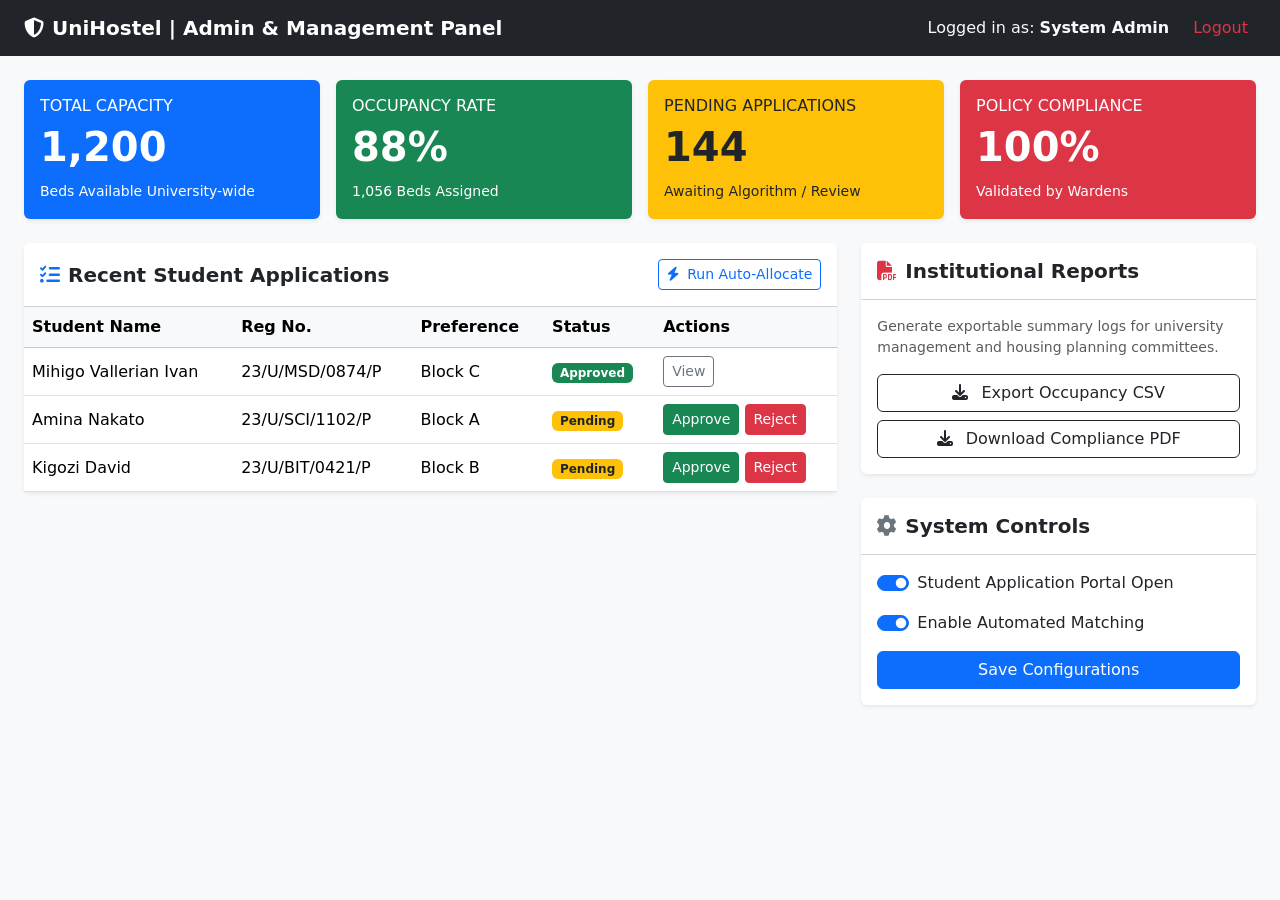
==== admin-dashboard.html @ 61043b7f "Add admin dashboard HTML structure" ====
<!DOCTYPE html>
<html lang="en">
<head>
    <meta charset="UTF-8">
    <meta name="viewport" content="width=device-width, initial-scale=1.0">
    <title>Admin Dashboard - Hostel Allocation</title>
    <link href="https://cdn.jsdelivr.net/npm/bootstrap@5.3.0/dist/css/bootstrap.min.css" rel="stylesheet">
    <link rel="stylesheet" href="https://cdnjs.cloudflare.com/ajax/libs/font-awesome/6.4.0/css/all.min.css">
</head>
<body class="bg-light">

    <!-- Navbar -->
    <nav class="navbar navbar-expand-lg navbar-dark bg-dark">
        <div class="container-fluid px-4">
            <a class="navbar-brand fw-bold" href="index.html"><i class="fas fa-shield-alt me-2"></i>UniHostel | Admin & Management Panel</a>
            <div class="navbar-nav ms-auto">
                <span class="navbar-text text-light me-3">Logged in as: <strong>System Admin</strong></span>
                <a class="nav-link text-danger" href="index.html">Logout</a>
            </div>
        </div>
    </nav>

    <div class="container-fluid px-4 my-4">
        <!-- Metric Cards -->
        <div class="row g-3 mb-4">
            <div class="col-md-3">
                <div class="card bg-primary text-white shadow-sm border-0">
                    <div class="card-body">
                        <h6 class="text-uppercase">Total Capacity</h6>
                        <h2 class="display-6 fw-bold">1,200</h2>
                        <small>Beds Available University-wide</small>
                    </div>
                </div>
            </div>
            <div class="col-md-3">
                <div class="card bg-success text-white shadow-sm border-0">
                    <div class="card-body">
                        <h6 class="text-uppercase">Occupancy Rate</h6>
                        <h2 class="display-6 fw-bold">88%</h2>
                        <small>1,056 Beds Assigned</small>
                    </div>
                </div>
            </div>
            <div class="col-md-3">
                <div class="card bg-warning text-dark shadow-sm border-0">
                    <div class="card-body">
                        <h6 class="text-uppercase">Pending Applications</h6>
                        <h2 class="display-6 fw-bold">144</h2>
                        <small>Awaiting Algorithm / Review</small>
                    </div>
                </div>
            </div>
            <div class="col-md-3">
                <div class="card bg-danger text-white shadow-sm border-0">
                    <div class="card-body">
                        <h6 class="text-uppercase">Policy Compliance</h6>
                        <h2 class="display-6 fw-bold">100%</h2>
                        <small>Validated by Wardens</small>
                    </div>
                </div>
            </div>
        </div>

        <!-- Management Tables & Tools -->
        <div class="row g-4">
            <!-- Room Tracking & Requests Table -->
            <div class="col-lg-8">
                <div class="card shadow-sm border-0">
                    <div class="card-header bg-white py-3 d-flex justify-content-between align-items-center">
                        <h5 class="mb-0 fw-bold"><i class="fas fa-list-check me-2 text-primary"></i>Recent Student Applications</h5>
                        <button class="btn btn-sm btn-outline-primary" onclick="alert('Running Automated Allocation Algorithm...')"><i class="fas fa-bolt me-1"></i> Run Auto-Allocate</button>
                    </div>
                    <div class="card-body p-0">
                        <div class="table-responsive">
                            <table class="table table-hover align-middle mb-0">
                                <thead class="table-light">
                                    <tr>
                                        <th>Student Name</th>
                                        <th>Reg No.</th>
                                        <th>Preference</th>
                                        <th>Status</th>
                                        <th>Actions</th>
                                    </tr>
                                </thead>
                                <tbody>
                                    <tr>
                                        <td>Mihigo Vallerian Ivan</td>
                                        <td>23/U/MSD/0874/P</td>
                                        <td>Block C</td>
                                        <td><span class="badge bg-success">Approved</span></td>
                                        <td>
                                            <button class="btn btn-sm btn-outline-secondary" onclick="alert('Viewing profile details...')">View</button>
                                        </td>
                                    </tr>
                                    <tr>
                                        <td>Amina Nakato</td>
                                        <td>23/U/SCI/1102/P</td>
                                        <td>Block A</td>
                                        <td><span class="badge bg-warning text-dark">Pending</span></td>
                                        <td>
                                            <button class="btn btn-sm btn-success" onclick="alert('Application approved successfully!')">Approve</button>
                                            <button class="btn btn-sm btn-danger" onclick="alert('Application rejected.')">Reject</button>
                                        </td>
                                    </tr>
                                    <tr>
                                        <td>Kigozi David</td>
                                        <td>23/U/BIT/0421/P</td>
                                        <td>Block B</td>
                                        <td><span class="badge bg-warning text-dark">Pending</span></td>
                                        <td>
                                            <button class="btn btn-sm btn-success" onclick="alert('Application approved successfully!')">Approve</button>
                                            <button class="btn btn-sm btn-danger" onclick="alert('Application rejected.')">Reject</button>
                                        </td>
                                    </tr>
                                </tbody>
                            </table>
                        </div>
                    </div>
                </div>
            </div>

            <!-- Institutional Reports & Compliance Tools -->
            <div class="col-lg-4">
                <div class="card shadow-sm border-0 mb-4">
                    <div class="card-header bg-white py-3">
                        <h5 class="mb-0 fw-bold"><i class="fas fa-file-pdf me-2 text-danger"></i>Institutional Reports</h5>
                    </div>
                    <div class="card-body">
                        <p class="text-muted small">Generate exportable summary logs for university management and housing planning committees.</p>
                        <div class="d-grid gap-2">
                            <button class="btn btn-outline-dark" onclick="alert('Generating Occupancy Summary Report...')"><i class="fas fa-download me-2"></i> Export Occupancy CSV</button>
                            <button class="btn btn-outline-dark" onclick="alert('Generating Warden Compliance Audit PDF...')"><i class="fas fa-download me-2"></i> Download Compliance PDF</button>
                        </div>
                    </div>
                </div>

                <div class="card shadow-sm border-0">
                    <div class="card-header bg-white py-3">
                        <h5 class="mb-0 fw-bold"><i class="fas fa-cog me-2 text-secondary"></i>System Controls</h5>
                    </div>
                    <div class="card-body">
                        <div class="form-check form-switch mb-3">
                            <input class="form-check-input" type="checkbox" id="portalStatus" checked>
                            <label class="form-check-label" for="portalStatus">Student Application Portal Open</label>
                        </div>
                        <div class="form-check form-switch mb-3">
                            <input class="form-check-input" type="checkbox" id="autoAlgorithm" checked>
                            <label class="form-check-label" for="autoAlgorithm">Enable Automated Matching</label>
                        </div>
                        <button class="btn btn-primary w-100" onclick="alert('Settings saved successfully!')">Save Configurations</button>
                    </div>
                </div>
            </div>
        </div>
    </div>

    <script src="https://cdn.jsdelivr.net/npm/bootstrap@5.3.0/dist/js/bootstrap.bundle.min.js"></script>
</body>
</html>
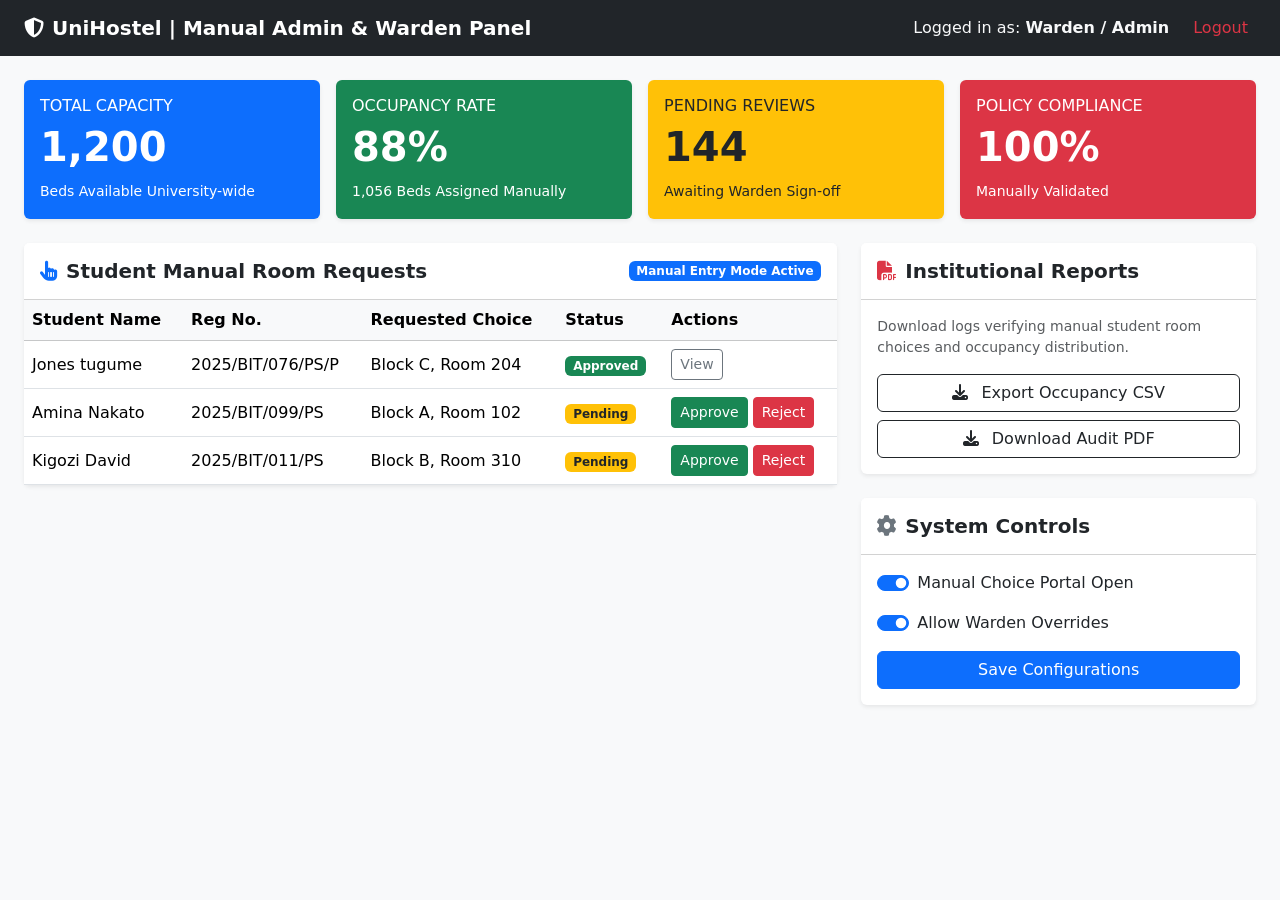
==== commit 476276a3: "Update admin dashboard for manual management" ====
--- a/admin-dashboard.html
+++ b/admin-dashboard.html
@@ -3,7 +3,7 @@
 <head>
     <meta charset="UTF-8">
     <meta name="viewport" content="width=device-width, initial-scale=1.0">
-    <title>Admin Dashboard - Hostel Allocation</title>
+    <title>Admin Dashboard - Manual Hostel Management</title>
     <link href="https://cdn.jsdelivr.net/npm/bootstrap@5.3.0/dist/css/bootstrap.min.css" rel="stylesheet">
     <link rel="stylesheet" href="https://cdnjs.cloudflare.com/ajax/libs/font-awesome/6.4.0/css/all.min.css">
 </head>
@@ -12,9 +12,9 @@
     <!-- Navbar -->
     <nav class="navbar navbar-expand-lg navbar-dark bg-dark">
         <div class="container-fluid px-4">
-            <a class="navbar-brand fw-bold" href="index.html"><i class="fas fa-shield-alt me-2"></i>UniHostel | Admin & Management Panel</a>
+            <a class="navbar-brand fw-bold" href="index.html"><i class="fas fa-shield-alt me-2"></i>UniHostel | Manual Admin & Warden Panel</a>
             <div class="navbar-nav ms-auto">
-                <span class="navbar-text text-light me-3">Logged in as: <strong>System Admin</strong></span>
+                <span class="navbar-text text-light me-3">Logged in as: <strong>Warden / Admin</strong></span>
                 <a class="nav-link text-danger" href="index.html">Logout</a>
             </div>
         </div>
@@ -37,16 +37,16 @@
                     <div class="card-body">
                         <h6 class="text-uppercase">Occupancy Rate</h6>
                         <h2 class="display-6 fw-bold">88%</h2>
-                        <small>1,056 Beds Assigned</small>
+                        <small>1,056 Beds Assigned Manually</small>
                     </div>
                 </div>
             </div>
             <div class="col-md-3">
                 <div class="card bg-warning text-dark shadow-sm border-0">
                     <div class="card-body">
-                        <h6 class="text-uppercase">Pending Applications</h6>
+                        <h6 class="text-uppercase">Pending Reviews</h6>
                         <h2 class="display-6 fw-bold">144</h2>
-                        <small>Awaiting Algorithm / Review</small>
+                        <small>Awaiting Warden Sign-off</small>
                     </div>
                 </div>
             </div>
@@ -55,7 +55,7 @@
                     <div class="card-body">
                         <h6 class="text-uppercase">Policy Compliance</h6>
                         <h2 class="display-6 fw-bold">100%</h2>
-                        <small>Validated by Wardens</small>
+                        <small>Manually Validated</small>
                     </div>
                 </div>
             </div>
@@ -63,12 +63,12 @@
 
         <!-- Management Tables & Tools -->
         <div class="row g-4">
-            <!-- Room Tracking & Requests Table -->
+            <!-- Student Manual Requests Table -->
             <div class="col-lg-8">
                 <div class="card shadow-sm border-0">
                     <div class="card-header bg-white py-3 d-flex justify-content-between align-items-center">
-                        <h5 class="mb-0 fw-bold"><i class="fas fa-list-check me-2 text-primary"></i>Recent Student Applications</h5>
-                        <button class="btn btn-sm btn-outline-primary" onclick="alert('Running Automated Allocation Algorithm...')"><i class="fas fa-bolt me-1"></i> Run Auto-Allocate</button>
+                        <h5 class="mb-0 fw-bold"><i class="fas fa-hand-pointer me-2 text-primary"></i>Student Manual Room Requests</h5>
+                        <span class="badge bg-primary">Manual Entry Mode Active</span>
                     </div>
                     <div class="card-body p-0">
                         <div class="table-responsive">
@@ -77,39 +77,39 @@
                                     <tr>
                                         <th>Student Name</th>
                                         <th>Reg No.</th>
-                                        <th>Preference</th>
+                                        <th>Requested Choice</th>
                                         <th>Status</th>
                                         <th>Actions</th>
                                     </tr>
                                 </thead>
                                 <tbody>
                                     <tr>
-                                        <td>Mihigo Vallerian Ivan</td>
-                                        <td>23/U/MSD/0874/P</td>
-                                        <td>Block C</td>
+                                        <td>Jones tugume</td>
+                                        <td>2025/BIT/076/PS/P</td>
+                                        <td>Block C, Room 204</td>
                                         <td><span class="badge bg-success">Approved</span></td>
                                         <td>
-                                            <button class="btn btn-sm btn-outline-secondary" onclick="alert('Viewing profile details...')">View</button>
+                                            <button class="btn btn-sm btn-outline-secondary" onclick="alert('Viewing manual application slip details...')">View</button>
                                         </td>
                                     </tr>
                                     <tr>
                                         <td>Amina Nakato</td>
-                                        <td>23/U/SCI/1102/P</td>
-                                        <td>Block A</td>
+                                        <td>2025/BIT/099/PS</td>
+                                        <td>Block A, Room 102</td>
                                         <td><span class="badge bg-warning text-dark">Pending</span></td>
                                         <td>
-                                            <button class="btn btn-sm btn-success" onclick="alert('Application approved successfully!')">Approve</button>
-                                            <button class="btn btn-sm btn-danger" onclick="alert('Application rejected.')">Reject</button>
+                                            <button class="btn btn-sm btn-success" onclick="alert('Manual request approved and room assigned!')">Approve</button>
+                                            <button class="btn btn-sm btn-danger" onclick="alert('Manual request rejected.')">Reject</button>
                                         </td>
                                     </tr>
                                     <tr>
                                         <td>Kigozi David</td>
-                                        <td>23/U/BIT/0421/P</td>
-                                        <td>Block B</td>
+                                        <td>2025/BIT/011/PS</td>
+                                        <td>Block B, Room 310</td>
                                         <td><span class="badge bg-warning text-dark">Pending</span></td>
                                         <td>
-                                            <button class="btn btn-sm btn-success" onclick="alert('Application approved successfully!')">Approve</button>
-                                            <button class="btn btn-sm btn-danger" onclick="alert('Application rejected.')">Reject</button>
+                                            <button class="btn btn-sm btn-success" onclick="alert('Manual request approved and room assigned!')">Approve</button>
+                                            <button class="btn btn-sm btn-danger" onclick="alert('Manual request rejected.')">Reject</button>
                                         </td>
                                     </tr>
                                 </tbody>
@@ -119,17 +119,17 @@
                 </div>
             </div>
 
-            <!-- Institutional Reports & Compliance Tools -->
+            <!-- Institutional Reports & Manual Settings -->
             <div class="col-lg-4">
                 <div class="card shadow-sm border-0 mb-4">
                     <div class="card-header bg-white py-3">
                         <h5 class="mb-0 fw-bold"><i class="fas fa-file-pdf me-2 text-danger"></i>Institutional Reports</h5>
                     </div>
                     <div class="card-body">
-                        <p class="text-muted small">Generate exportable summary logs for university management and housing planning committees.</p>
+                        <p class="text-muted small">Download logs verifying manual student room choices and occupancy distribution.</p>
                         <div class="d-grid gap-2">
-                            <button class="btn btn-outline-dark" onclick="alert('Generating Occupancy Summary Report...')"><i class="fas fa-download me-2"></i> Export Occupancy CSV</button>
-                            <button class="btn btn-outline-dark" onclick="alert('Generating Warden Compliance Audit PDF...')"><i class="fas fa-download me-2"></i> Download Compliance PDF</button>
+                            <button class="btn btn-outline-dark" onclick="alert('Generating Manual Occupancy CSV...')"><i class="fas fa-download me-2"></i> Export Occupancy CSV</button>
+                            <button class="btn btn-outline-dark" onclick="alert('Generating Warden Audit PDF...')"><i class="fas fa-download me-2"></i> Download Audit PDF</button>
                         </div>
                     </div>
                 </div>
@@ -141,13 +141,13 @@
                     <div class="card-body">
                         <div class="form-check form-switch mb-3">
                             <input class="form-check-input" type="checkbox" id="portalStatus" checked>
-                            <label class="form-check-label" for="portalStatus">Student Application Portal Open</label>
+                            <label class="form-check-label" for="portalStatus">Manual Choice Portal Open</label>
                         </div>
                         <div class="form-check form-switch mb-3">
-                            <input class="form-check-input" type="checkbox" id="autoAlgorithm" checked>
-                            <label class="form-check-label" for="autoAlgorithm">Enable Automated Matching</label>
+                            <input class="form-check-input" type="checkbox" id="manualOverride" checked>
+                            <label class="form-check-label" for="manualOverride">Allow Warden Overrides</label>
                         </div>
-                        <button class="btn btn-primary w-100" onclick="alert('Settings saved successfully!')">Save Configurations</button>
+                        <button class="btn btn-primary w-100" onclick="alert('Manual workflow configurations saved successfully!')">Save Configurations</button>
                     </div>
                 </div>
             </div>
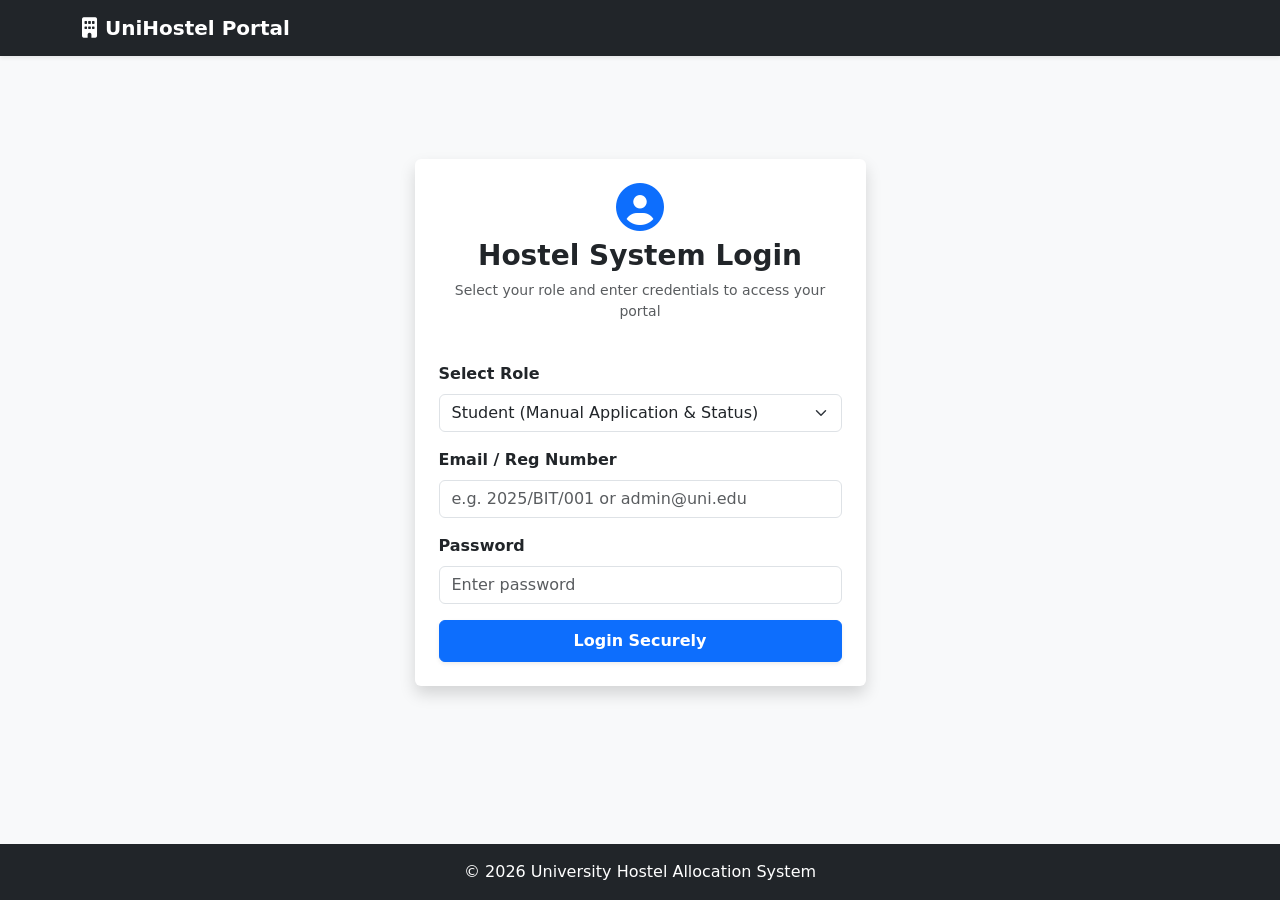
==== commit 4330f160: "Update admin dashboard title and navbar content" ====
--- a/admin-dashboard.html
+++ b/admin-dashboard.html
@@ -3,72 +3,53 @@
 <head>
     <meta charset="UTF-8">
     <meta name="viewport" content="width=device-width, initial-scale=1.0">
-    <title>Admin Dashboard - Manual Hostel Management</title>
+    <title>Admin Dashboard - Hostel Management</title>
     <link href="https://cdn.jsdelivr.net/npm/bootstrap@5.3.0/dist/css/bootstrap.min.css" rel="stylesheet">
     <link rel="stylesheet" href="https://cdnjs.cloudflare.com/ajax/libs/font-awesome/6.4.0/css/all.min.css">
 </head>
 <body class="bg-light">
 
     <!-- Navbar -->
-    <nav class="navbar navbar-expand-lg navbar-dark bg-dark">
+    <nav class="navbar navbar-dark bg-dark">
         <div class="container-fluid px-4">
-            <a class="navbar-brand fw-bold" href="index.html"><i class="fas fa-shield-alt me-2"></i>UniHostel | Manual Admin & Warden Panel</a>
-            <div class="navbar-nav ms-auto">
-                <span class="navbar-text text-light me-3">Logged in as: <strong>Warden / Admin</strong></span>
-                <a class="nav-link text-danger" href="index.html">Logout</a>
+            <span class="navbar-brand fw-bold"><i class="fas fa-shield-alt me-2"></i>UniHostel | Admin & Management Panel</span>
+            <div class="navbar-nav ms-auto flex-row align-items-center">
+                <span class="text-light me-3 small">Logged in: <strong>System Admin</strong></span>
+                <button class="btn btn-outline-danger btn-sm" onclick="logout()">Logout <i class="fas fa-sign-out-alt ms-1"></i></button>
             </div>
         </div>
     </nav>
 
     <div class="container-fluid px-4 my-4">
-        <!-- Metric Cards -->
+        <!-- Metrics -->
         <div class="row g-3 mb-4">
-            <div class="col-md-3">
-                <div class="card bg-primary text-white shadow-sm border-0">
-                    <div class="card-body">
-                        <h6 class="text-uppercase">Total Capacity</h6>
-                        <h2 class="display-6 fw-bold">1,200</h2>
-                        <small>Beds Available University-wide</small>
-                    </div>
+            <div class="col-md-4">
+                <div class="card bg-primary text-white shadow-sm border-0 p-3">
+                    <h6>Total University Capacity</h6>
+                    <h2 class="fw-bold mb-0">1,200 Beds</h2>
                 </div>
             </div>
-            <div class="col-md-3">
-                <div class="card bg-success text-white shadow-sm border-0">
-                    <div class="card-body">
-                        <h6 class="text-uppercase">Occupancy Rate</h6>
-                        <h2 class="display-6 fw-bold">88%</h2>
-                        <small>1,056 Beds Assigned Manually</small>
-                    </div>
+            <div class="col-md-4">
+                <div class="card bg-success text-white shadow-sm border-0 p-3">
+                    <h6>Active System Applications</h6>
+                    <h2 class="fw-bold mb-0" id="totalAppsCount">0</h2>
                 </div>
             </div>
-            <div class="col-md-3">
-                <div class="card bg-warning text-dark shadow-sm border-0">
-                    <div class="card-body">
-                        <h6 class="text-uppercase">Pending Reviews</h6>
-                        <h2 class="display-6 fw-bold">144</h2>
-                        <small>Awaiting Warden Sign-off</small>
-                    </div>
-                </div>
-            </div>
-            <div class="col-md-3">
-                <div class="card bg-danger text-white shadow-sm border-0">
-                    <div class="card-body">
-                        <h6 class="text-uppercase">Policy Compliance</h6>
-                        <h2 class="display-6 fw-bold">100%</h2>
-                        <small>Manually Validated</small>
-                    </div>
+            <div class="col-md-4">
+                <div class="card bg-dark text-white shadow-sm border-0 p-3">
+                    <h6>Warden Compliance Status</h6>
+                    <h2 class="fw-bold mb-0">100% Verified</h2>
                 </div>
             </div>
         </div>
 
-        <!-- Management Tables & Tools -->
         <div class="row g-4">
-            <!-- Student Manual Requests Table -->
+            <!-- Student Applications Live Table -->
             <div class="col-lg-8">
                 <div class="card shadow-sm border-0">
                     <div class="card-header bg-white py-3 d-flex justify-content-between align-items-center">
-                        <h5 class="mb-0 fw-bold"><i class="fas fa-hand-pointer me-2 text-primary"></i>Student Manual Room Requests</h5>
-                        <span class="badge bg-primary">Manual Entry Mode Active</span>
+                        <h5 class="mb-0 fw-bold"><i class="fas fa-users me-2 text-primary"></i>Live Student Room Applications</h5>
+                        <button class="btn btn-sm btn-outline-secondary" onclick="loadApplications()"><i class="fas fa-sync-alt"></i> Refresh List</button>
                     </div>
                     <div class="card-body p-0">
                         <div class="table-responsive">
@@ -77,41 +58,13 @@
                                     <tr>
                                         <th>Student Name</th>
                                         <th>Reg No.</th>
-                                        <th>Requested Choice</th>
+                                        <th>Requested Space</th>
                                         <th>Status</th>
                                         <th>Actions</th>
                                     </tr>
                                 </thead>
-                                <tbody>
-                                    <tr>
-                                        <td>Jones tugume</td>
-                                        <td>2025/BIT/076/PS/P</td>
-                                        <td>Block C, Room 204</td>
-                                        <td><span class="badge bg-success">Approved</span></td>
-                                        <td>
-                                            <button class="btn btn-sm btn-outline-secondary" onclick="alert('Viewing manual application slip details...')">View</button>
-                                        </td>
-                                    </tr>
-                                    <tr>
-                                        <td>Amina Nakato</td>
-                                        <td>2025/BIT/099/PS</td>
-                                        <td>Block A, Room 102</td>
-                                        <td><span class="badge bg-warning text-dark">Pending</span></td>
-                                        <td>
-                                            <button class="btn btn-sm btn-success" onclick="alert('Manual request approved and room assigned!')">Approve</button>
-                                            <button class="btn btn-sm btn-danger" onclick="alert('Manual request rejected.')">Reject</button>
-                                        </td>
-                                    </tr>
-                                    <tr>
-                                        <td>Kigozi David</td>
-                                        <td>2025/BIT/011/PS</td>
-                                        <td>Block B, Room 310</td>
-                                        <td><span class="badge bg-warning text-dark">Pending</span></td>
-                                        <td>
-                                            <button class="btn btn-sm btn-success" onclick="alert('Manual request approved and room assigned!')">Approve</button>
-                                            <button class="btn btn-sm btn-danger" onclick="alert('Manual request rejected.')">Reject</button>
-                                        </td>
-                                    </tr>
+                                <tbody id="applicationsTableBody">
+                                    <!-- Injected via JavaScript -->
                                 </tbody>
                             </table>
                         </div>
@@ -119,41 +72,99 @@
                 </div>
             </div>
 
-            <!-- Institutional Reports & Manual Settings -->
+            <!-- Real Report Download Tools -->
             <div class="col-lg-4">
-                <div class="card shadow-sm border-0 mb-4">
+                <div class="card shadow-sm border-0">
                     <div class="card-header bg-white py-3">
-                        <h5 class="mb-0 fw-bold"><i class="fas fa-file-pdf me-2 text-danger"></i>Institutional Reports</h5>
+                        <h5 class="mb-0 fw-bold"><i class="fas fa-download me-2 text-danger"></i>Download Real Reports</h5>
                     </div>
                     <div class="card-body">
-                        <p class="text-muted small">Download logs verifying manual student room choices and occupancy distribution.</p>
-                        <div class="d-grid gap-2">
-                            <button class="btn btn-outline-dark" onclick="alert('Generating Manual Occupancy CSV...')"><i class="fas fa-download me-2"></i> Export Occupancy CSV</button>
-                            <button class="btn btn-outline-dark" onclick="alert('Generating Warden Audit PDF...')"><i class="fas fa-download me-2"></i> Download Audit PDF</button>
-                        </div>
-                    </div>
-                </div>
-
-                <div class="card shadow-sm border-0">
-                    <div class="card-header bg-white py-3">
-                        <h5 class="mb-0 fw-bold"><i class="fas fa-cog me-2 text-secondary"></i>System Controls</h5>
-                    </div>
-                    <div class="card-body">
-                        <div class="form-check form-switch mb-3">
-                            <input class="form-check-input" type="checkbox" id="portalStatus" checked>
-                            <label class="form-check-label" for="portalStatus">Manual Choice Portal Open</label>
-                        </div>
-                        <div class="form-check form-switch mb-3">
-                            <input class="form-check-input" type="checkbox" id="manualOverride" checked>
-                            <label class="form-check-label" for="manualOverride">Allow Warden Overrides</label>
-                        </div>
-                        <button class="btn btn-primary w-100" onclick="alert('Manual workflow configurations saved successfully!')">Save Configurations</button>
+                        <p class="text-muted small">Export all live student applications and room allocation data directly to a downloadable spreadsheet format.</p>
+                        <button class="btn btn-danger w-100 py-2 fw-bold" onclick="downloadCSVReport()">
+                            <i class="fas fa-file-csv me-2"></i> Download CSV Allocation Report
+                        </button>
                     </div>
                 </div>
             </div>
         </div>
     </div>
 
+    <script>
+        // Security check
+        if (localStorage.getItem('uniHostelRole') !== 'admin') {
+            window.location.href = 'index.html';
+        }
+
+        function logout() {
+            localStorage.clear();
+            window.location.href = 'index.html';
+        }
+
+        // Load applications from localStorage
+        function loadApplications() {
+            const tableBody = document.getElementById('applicationsTableBody');
+            let applications = JSON.parse(localStorage.getItem('hostelApplications')) || [];
+            
+            document.getElementById('totalAppsCount').innerText = applications.length;
+
+            if (applications.length === 0) {
+                tableBody.innerHTML = `<tr><td colspan="5" class="text-center text-muted py-4">No student applications submitted yet. Open the student portal to add entries.</td></tr>`;
+                return;
+            }
+
+            tableBody.innerHTML = '';
+            applications.forEach((app, index) => {
+                let badgeClass = 'bg-warning text-dark';
+                if (app.status === 'Approved') badgeClass = 'bg-success';
+                if (app.status === 'Rejected') badgeClass = 'bg-danger';
+
+                tableBody.innerHTML += `
+                    <tr>
+                        <td class="fw-bold">${app.name}</td>
+                        <td>${app.regNo}</td>
+                        <td><span class="text-dark fw-semibold">${app.choice}</span></td>
+                        <td><span class="badge ${badgeClass}">${app.status}</span></td>
+                        <td>
+                            <button class="btn btn-sm btn-success me-1" onclick="updateStatus(${index}, 'Approved')">Approve</button>
+                            <button class="btn btn-sm btn-outline-danger" onclick="updateStatus(${index}, 'Rejected')">Reject</button>
+                        </td>
+                    </tr>
+                `;
+            });
+        }
+
+        function updateStatus(index, newStatus) {
+            let applications = JSON.parse(localStorage.getItem('hostelApplications')) || [];
+            applications[index].status = newStatus;
+            localStorage.setItem('hostelApplications', JSON.stringify(applications));
+            loadApplications();
+        }
+
+        // Real Report Downloader Function
+        function downloadCSVReport() {
+            let applications = JSON.parse(localStorage.getItem('hostelApplications')) || [];
+            if (applications.length === 0) {
+                alert("No application data available to export.");
+                return;
+            }
+
+            let csvContent = "data:text/csv;charset=utf-8,Student Name,Registration Number,Requested Space,Allocation Status\n";
+            applications.forEach(app => {
+                csvContent += `"${app.name}","${app.regNo}","${app.choice}","${app.status}"\n`;
+            });
+
+            const encodedUri = encodeURI(csvContent);
+            const link = document.createElement("a");
+            link.setAttribute("href", encodedUri);
+            link.setAttribute("download", "Hostel_Allocation_Report.csv");
+            document.body.appendChild(link);
+            link.click();
+            document.body.removeChild(link);
+        }
+
+        // Initialize on load
+        loadApplications();
+    </script>
     <script src="https://cdn.jsdelivr.net/npm/bootstrap@5.3.0/dist/js/bootstrap.bundle.min.js"></script>
 </body>
 </html>
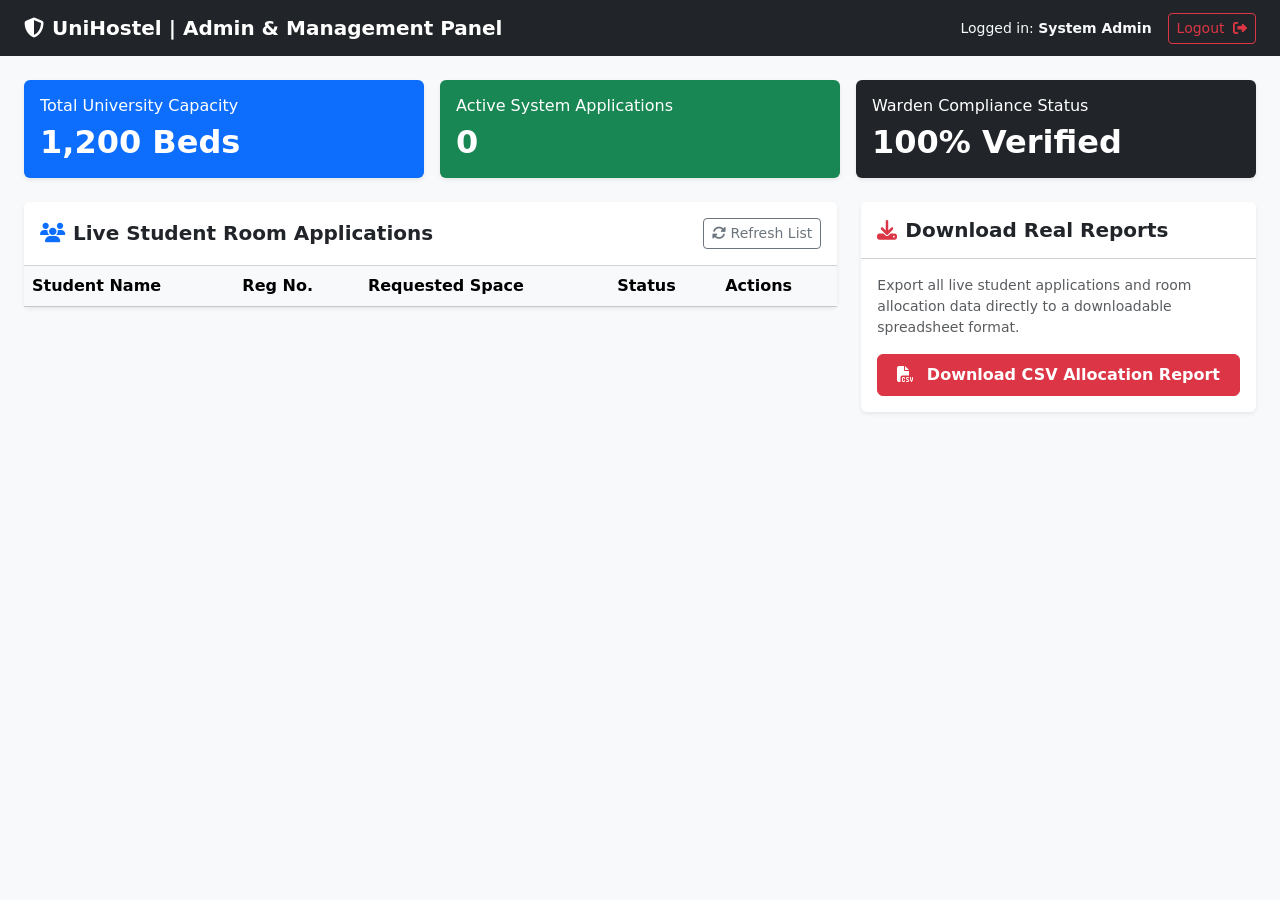
==== commit ead1eb3d: "Add new student applications to local storage Added new student entries to local storage initializat" ====
--- a/admin-dashboard.html
+++ b/admin-dashboard.html
@@ -100,17 +100,24 @@
             window.location.href = 'index.html';
         }
 
-        // Load applications from localStorage
+        // Load applications with default mock data if empty
         function loadApplications() {
+            let applications = JSON.parse(localStorage.getItem('hostelApplications'));
+            
+            // If nothing is in local storage yet, initialize with default student entries
+            if (!applications || applications.length === 0) {
+                applications = [
+                    { name: "Jamal Delegate", regNo: "2025/BIT/101/PS", choice: "Block C, Room 204", status: "Approved" },
+                    { name: "Kobusingye Phionah, regNo: "2025/BIT/130/PS", choise: "Block A, Room 100", status: "Appeoved" },
+                    { name: "Nomwesigwa Gracious, regNo: "2025/BIT/166/PS", choise: "Block C, Room 200", status: "Pendind Review" },
+                    { name: "Nakasango Desire", regNo: "2025/BIT/166/PS", choice: "Block A, Room 102", status: "Pending Review" },
+                    { name: "Waiswa Edrick Kizito", regNo: "2025/BIT/014", choice: "Block B, Room 310", status: "Pending Review" }
+                ];
+                localStorage.setItem('hostelApplications', JSON.stringify(applications));
+            }
+
             const tableBody = document.getElementById('applicationsTableBody');
-            let applications = JSON.parse(localStorage.getItem('hostelApplications')) || [];
-            
             document.getElementById('totalAppsCount').innerText = applications.length;
-
-            if (applications.length === 0) {
-                tableBody.innerHTML = `<tr><td colspan="5" class="text-center text-muted py-4">No student applications submitted yet. Open the student portal to add entries.</td></tr>`;
-                return;
-            }
 
             tableBody.innerHTML = '';
             applications.forEach((app, index) => {
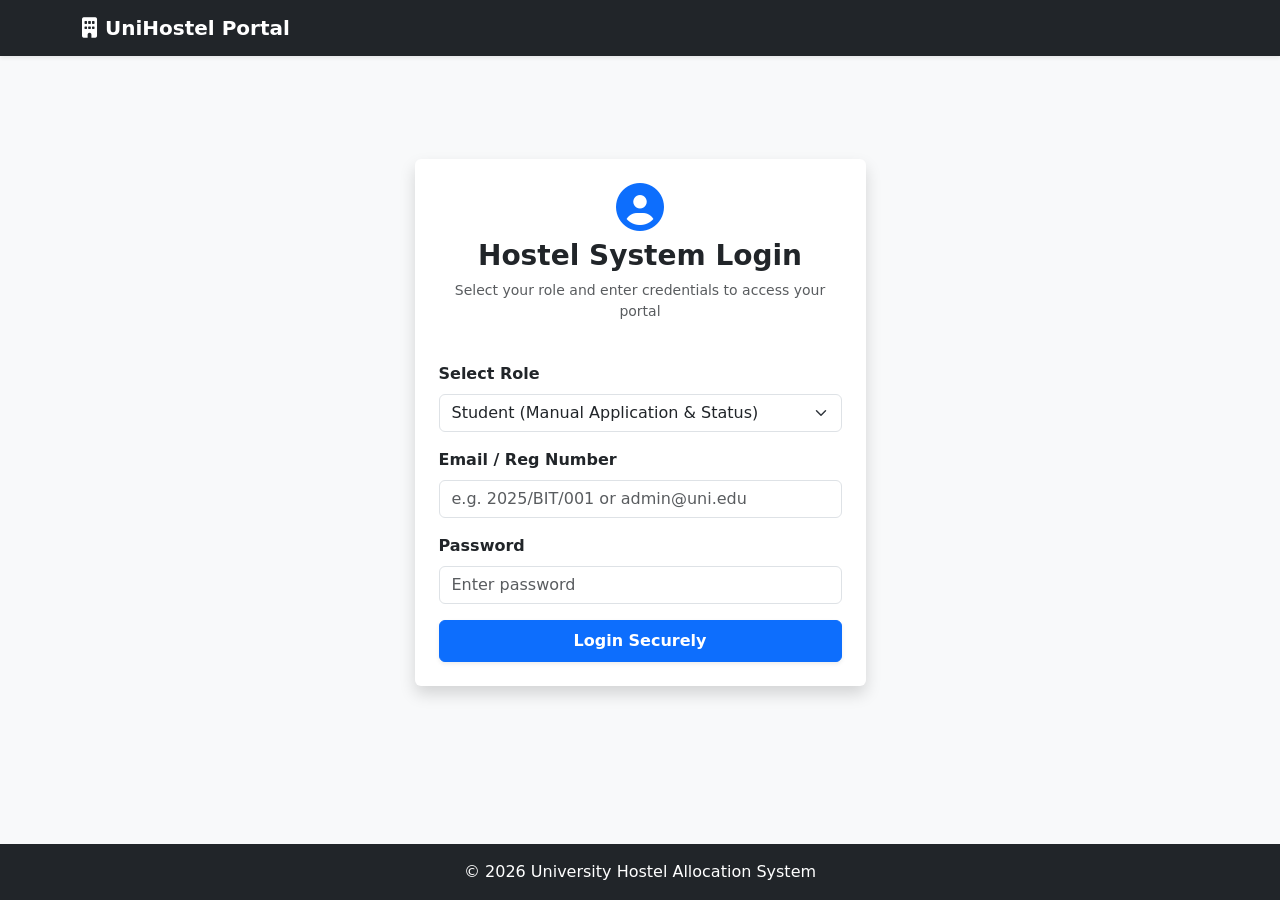
==== commit b1919d1f: "Update admin-dashboard.html" ====
--- a/admin-dashboard.html
+++ b/admin-dashboard.html
@@ -49,7 +49,7 @@
                 <div class="card shadow-sm border-0">
                     <div class="card-header bg-white py-3 d-flex justify-content-between align-items-center">
                         <h5 class="mb-0 fw-bold"><i class="fas fa-users me-2 text-primary"></i>Live Student Room Applications</h5>
-                        <button class="btn btn-sm btn-outline-secondary" onclick="loadApplications()"><i class="fas fa-sync-alt"></i> Refresh List</button>
+                        <button class="btn btn-sm btn-outline-secondary" onclick="resetDefaultApplications()"><i class="fas fa-sync-alt"></i> Reset / Refresh List</button>
                     </div>
                     <div class="card-body p-0">
                         <div class="table-responsive">
@@ -100,20 +100,31 @@
             window.location.href = 'index.html';
         }
 
-        // Load applications with default mock data if empty
+        // Force reset or initialize with the 8 specified students
+        function resetDefaultApplications() {
+            const defaultApplications = [
+                { name: "Jamal Delegate", regNo: "2025/BIT/001/PS", choice: "Block A (Olympia), Room 101", status: "Pending Review" },
+                { name: "Nakassagi Desire", regNo: "2025/BIT/002/PS", choice: "Block B (Nana Hall), Room 102", status: "Approved" },
+                { name: "Waiswa Edrick Kizito", regNo: "2025/BIT/003/PS", choice: "Block C (Likwago Residence), Room 201", status: "Pending Review" },
+                { name: "Nomwesigwa Gracious", regNo: "2025/BIT/004/PS", choice: "Block D (Fountain Hall), Room 204", status: "Approved" },
+                { name: "Ahimbisibwe Janet", regNo: "2025/BIT/005/PS", choice: "Block E (University Hall), Room 310", status: "Pending Review" },
+                { name: "Ainamatsiko Livingstone", regNo: "2025/BIT/006/PS", choice: "Block A (Olympia), Room 312", status: "Rejected" },
+                { name: "Jones Mugume", regNo: "2025/BIT/007/PS", choice: "Block B (Nana Hall), Room 101", status: "Pending Review" },
+                { name: "Kobusingye Phionah", regNo: "2025/BIT/008/PS", choice: "Block C (Likwago Residence), Room 204", status: "Approved" }
+            ];
+
+            localStorage.setItem('hostelApplications', JSON.stringify(defaultApplications));
+            loadApplications();
+        }
+
+        // Load applications from localStorage
         function loadApplications() {
             let applications = JSON.parse(localStorage.getItem('hostelApplications'));
             
-            // If nothing is in local storage yet, initialize with default student entries
+            // If empty or first time, populate with the 8 students
             if (!applications || applications.length === 0) {
-                applications = [
-                    { name: "Jamal Delegate", regNo: "2025/BIT/101/PS", choice: "Block C, Room 204", status: "Approved" },
-                    { name: "Kobusingye Phionah, regNo: "2025/BIT/130/PS", choise: "Block A, Room 100", status: "Appeoved" },
-                    { name: "Nomwesigwa Gracious, regNo: "2025/BIT/166/PS", choise: "Block C, Room 200", status: "Pendind Review" },
-                    { name: "Nakasango Desire", regNo: "2025/BIT/166/PS", choice: "Block A, Room 102", status: "Pending Review" },
-                    { name: "Waiswa Edrick Kizito", regNo: "2025/BIT/014", choice: "Block B, Room 310", status: "Pending Review" }
-                ];
-                localStorage.setItem('hostelApplications', JSON.stringify(applications));
+                resetDefaultApplications();
+                return;
             }
 
             const tableBody = document.getElementById('applicationsTableBody');
@@ -128,7 +139,7 @@
                 tableBody.innerHTML += `
                     <tr>
                         <td class="fw-bold">${app.name}</td>
-                        <td>${app.regNo}</td>
+                        <td><code>${app.regNo}</code></td>
                         <td><span class="text-dark fw-semibold">${app.choice}</span></td>
                         <td><span class="badge ${badgeClass}">${app.status}</span></td>
                         <td>
